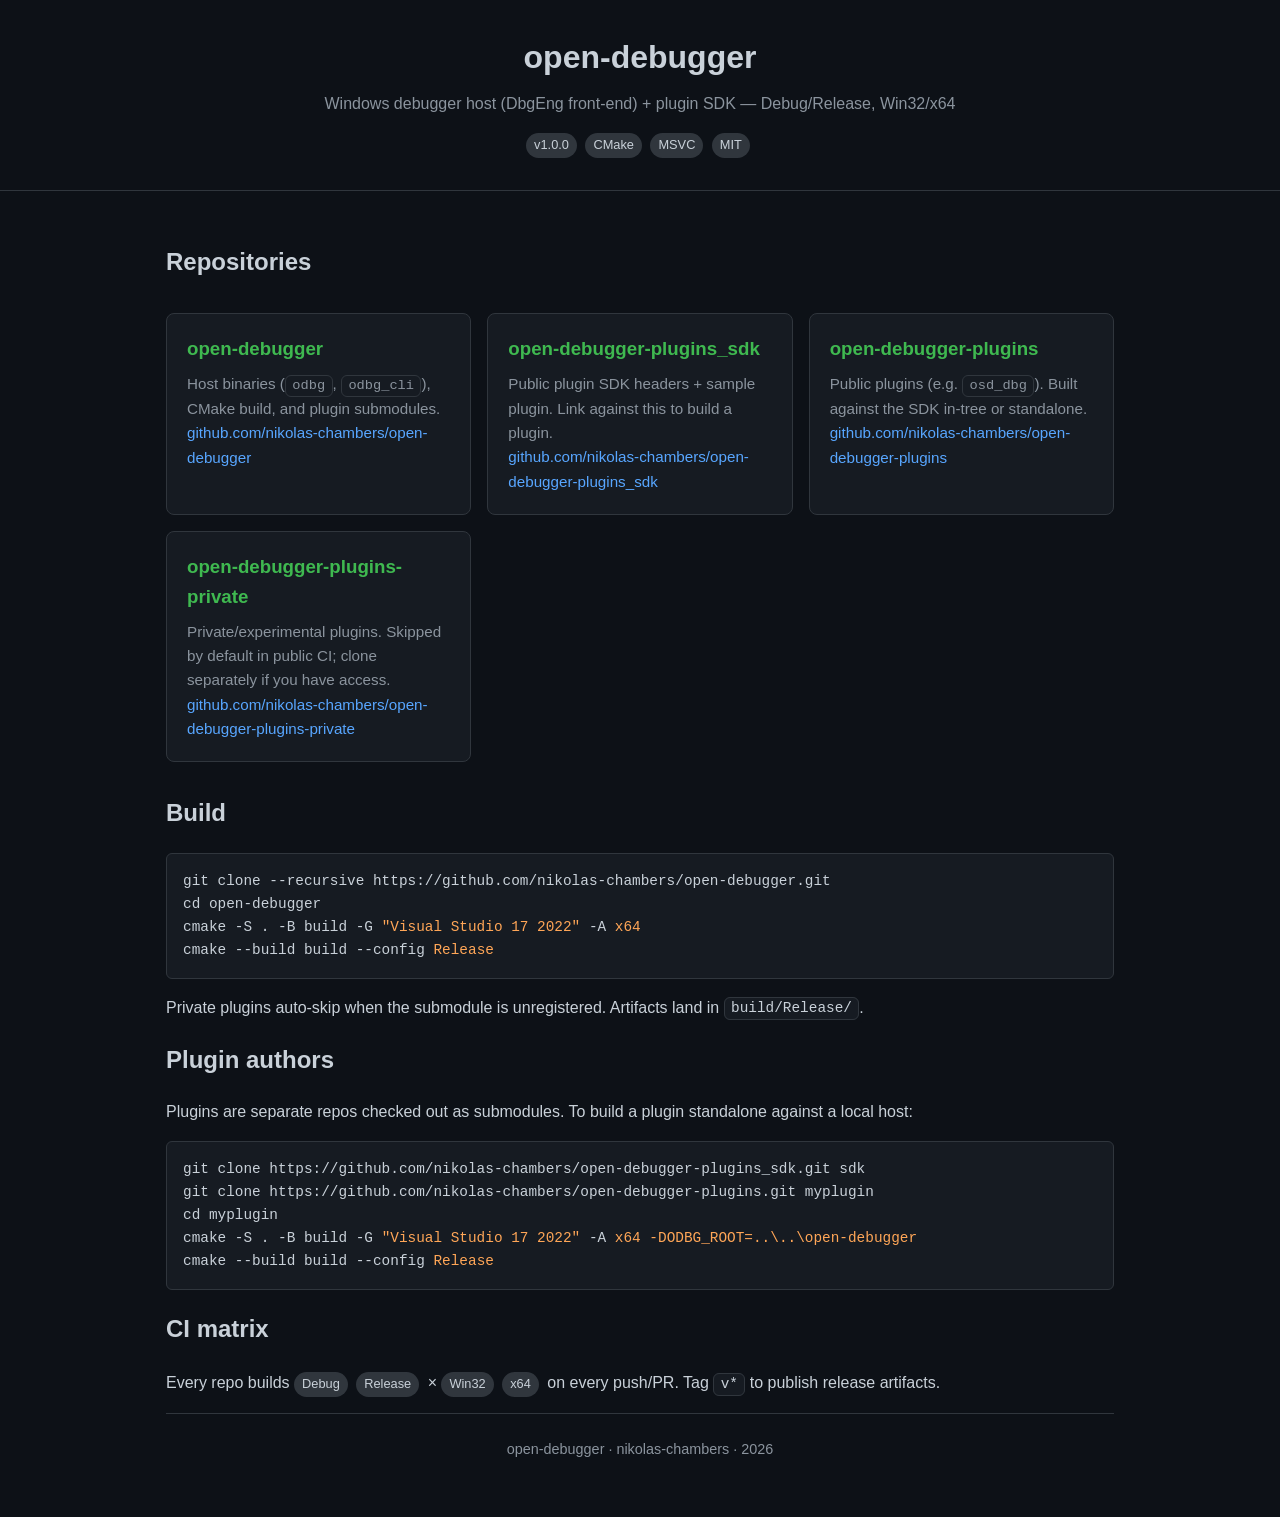
==== open-debugger-page/index.html @ a534738f "CI: pin runner to windows-2022 (VS 2022)" ====
<!DOCTYPE html>
<html lang="en">
<head>
<meta charset="UTF-8">
<meta name="viewport" content="width=device-width, initial-scale=1.0">
<title>open-debugger — Windows debugger host + plugin SDK</title>
<style>
  :root {
    color-scheme: dark;
    --bg: #0d1117;
    --panel: #161b22;
    --border: #30363d;
    --text: #c9d1d9;
    --muted: #8b949e;
    --accent: #58a6ff;
    --accent2: #3fb950;
  }
  * { box-sizing: border-box; }
  body {
    margin: 0;
    font-family: -apple-system, BlinkMacSystemFont, "Segoe UI", Helvetica, Arial, sans-serif;
    background: var(--bg);
    color: var(--text);
    line-height: 1.6;
  }
  a { color: var(--accent); text-decoration: none; }
  a:hover { text-decoration: underline; }
  header {
    border-bottom: 1px solid var(--border);
    padding: 2rem 1rem;
    text-align: center;
  }
  header h1 { margin: 0 0 .5rem; font-size: 2rem; }
  header p { margin: 0; color: var(--muted); }
  .wrap { max-width: 980px; margin: 0 auto; padding: 2rem 1rem; }
  .grid {
    display: grid;
    grid-template-columns: repeat(auto-fit, minmax(260px, 1fr));
    gap: 1rem;
    margin: 2rem 0;
  }
  .card {
    background: var(--panel);
    border: 1px solid var(--border);
    border-radius: 8px;
    padding: 1.25rem;
  }
  .card h3 { margin: 0 0 .5rem; color: var(--accent2); }
  .card p { margin: 0; color: var(--muted); font-size: .95rem; }
  .badge {
    display: inline-block;
    padding: .15rem .5rem;
    border-radius: 999px;
    background: var(--border);
    color: var(--text);
    font-size: .8rem;
    margin: .25rem .25rem 0 0;
  }
  code, pre {
    background: var(--panel);
    border: 1px solid var(--border);
    border-radius: 6px;
    padding: .15rem .4rem;
    font-family: ui-monospace, SFMono-Regular, Menlo, Monaco, Consolas, monospace;
    font-size: .9em;
  }
  pre { padding: 1rem; overflow-x: auto; }
  footer {
    border-top: 1px solid var(--border);
    text-align: center;
    padding: 1.5rem 1rem;
    color: var(--muted);
    font-size: .9rem;
  }
  .cmd { color: var(--accent2); }
  .arg { color: #ffa657; }
</style>
</head>
<body>

<header>
  <h1>open-debugger</h1>
  <p>Windows debugger host (DbgEng front-end) + plugin SDK — Debug/Release, Win32/x64</p>
  <div style="margin-top:.75rem;">
    <span class="badge">v1.0.0</span>
    <span class="badge">CMake</span>
    <span class="badge">MSVC</span>
    <span class="badge">MIT</span>
  </div>
</header>

<div class="wrap">

  <h2>Repositories</h2>
  <div class="grid">
    <div class="card">
      <h3>open-debugger</h3>
      <p>Host binaries (<code>odbg</code>, <code>odbg_cli</code>), CMake build, and plugin submodules.</p>
      <p><a href="https://github.com/nikolas-chambers/open-debugger">github.com/nikolas-chambers/open-debugger</a></p>
    </div>
    <div class="card">
      <h3>open-debugger-plugins_sdk</h3>
      <p>Public plugin SDK headers + sample plugin. Link against this to build a plugin.</p>
      <p><a href="https://github.com/nikolas-chambers/open-debugger-plugins_sdk">github.com/nikolas-chambers/open-debugger-plugins_sdk</a></p>
    </div>
    <div class="card">
      <h3>open-debugger-plugins</h3>
      <p>Public plugins (e.g. <code>osd_dbg</code>). Built against the SDK in-tree or standalone.</p>
      <p><a href="https://github.com/nikolas-chambers/open-debugger-plugins">github.com/nikolas-chambers/open-debugger-plugins</a></p>
    </div>
    <div class="card">
      <h3>open-debugger-plugins-private</h3>
      <p>Private/experimental plugins. Skipped by default in public CI; clone separately if you have access.</p>
      <p><a href="https://github.com/nikolas-chambers/open-debugger-plugins-private">github.com/nikolas-chambers/open-debugger-plugins-private</a></p>
    </div>
  </div>

  <h2>Build</h2>
  <pre>git clone --recursive https://github.com/nikolas-chambers/open-debugger.git
cd open-debugger
cmake -S . -B build -G <span class="arg">"Visual Studio 17 2022"</span> -A <span class="arg">x64</span>
cmake --build build --config <span class="arg">Release</span></pre>
  <p>Private plugins auto-skip when the submodule is unregistered. Artifacts land in <code>build/Release/</code>.</p>

  <h2>Plugin authors</h2>
  <p>Plugins are separate repos checked out as submodules. To build a plugin standalone against a local host:</p>
  <pre>git clone https://github.com/nikolas-chambers/open-debugger-plugins_sdk.git sdk
git clone https://github.com/nikolas-chambers/open-debugger-plugins.git myplugin
cd myplugin
cmake -S . -B build -G <span class="arg">"Visual Studio 17 2022"</span> -A <span class="arg">x64</span> <span class="arg">-DODBG_ROOT=..\..\open-debugger</span>
cmake --build build --config <span class="arg">Release</span></pre>

  <h2>CI matrix</h2>
  <p>Every repo builds <span class="badge">Debug</span> <span class="badge">Release</span> × <span class="badge">Win32</span> <span class="badge">x64</span> on every push/PR. Tag <code>v*</code> to publish release artifacts.</p>

  <footer>
    open-debugger · nikolas-chambers · 2026
  </footer>
</div>

</body>
</html>
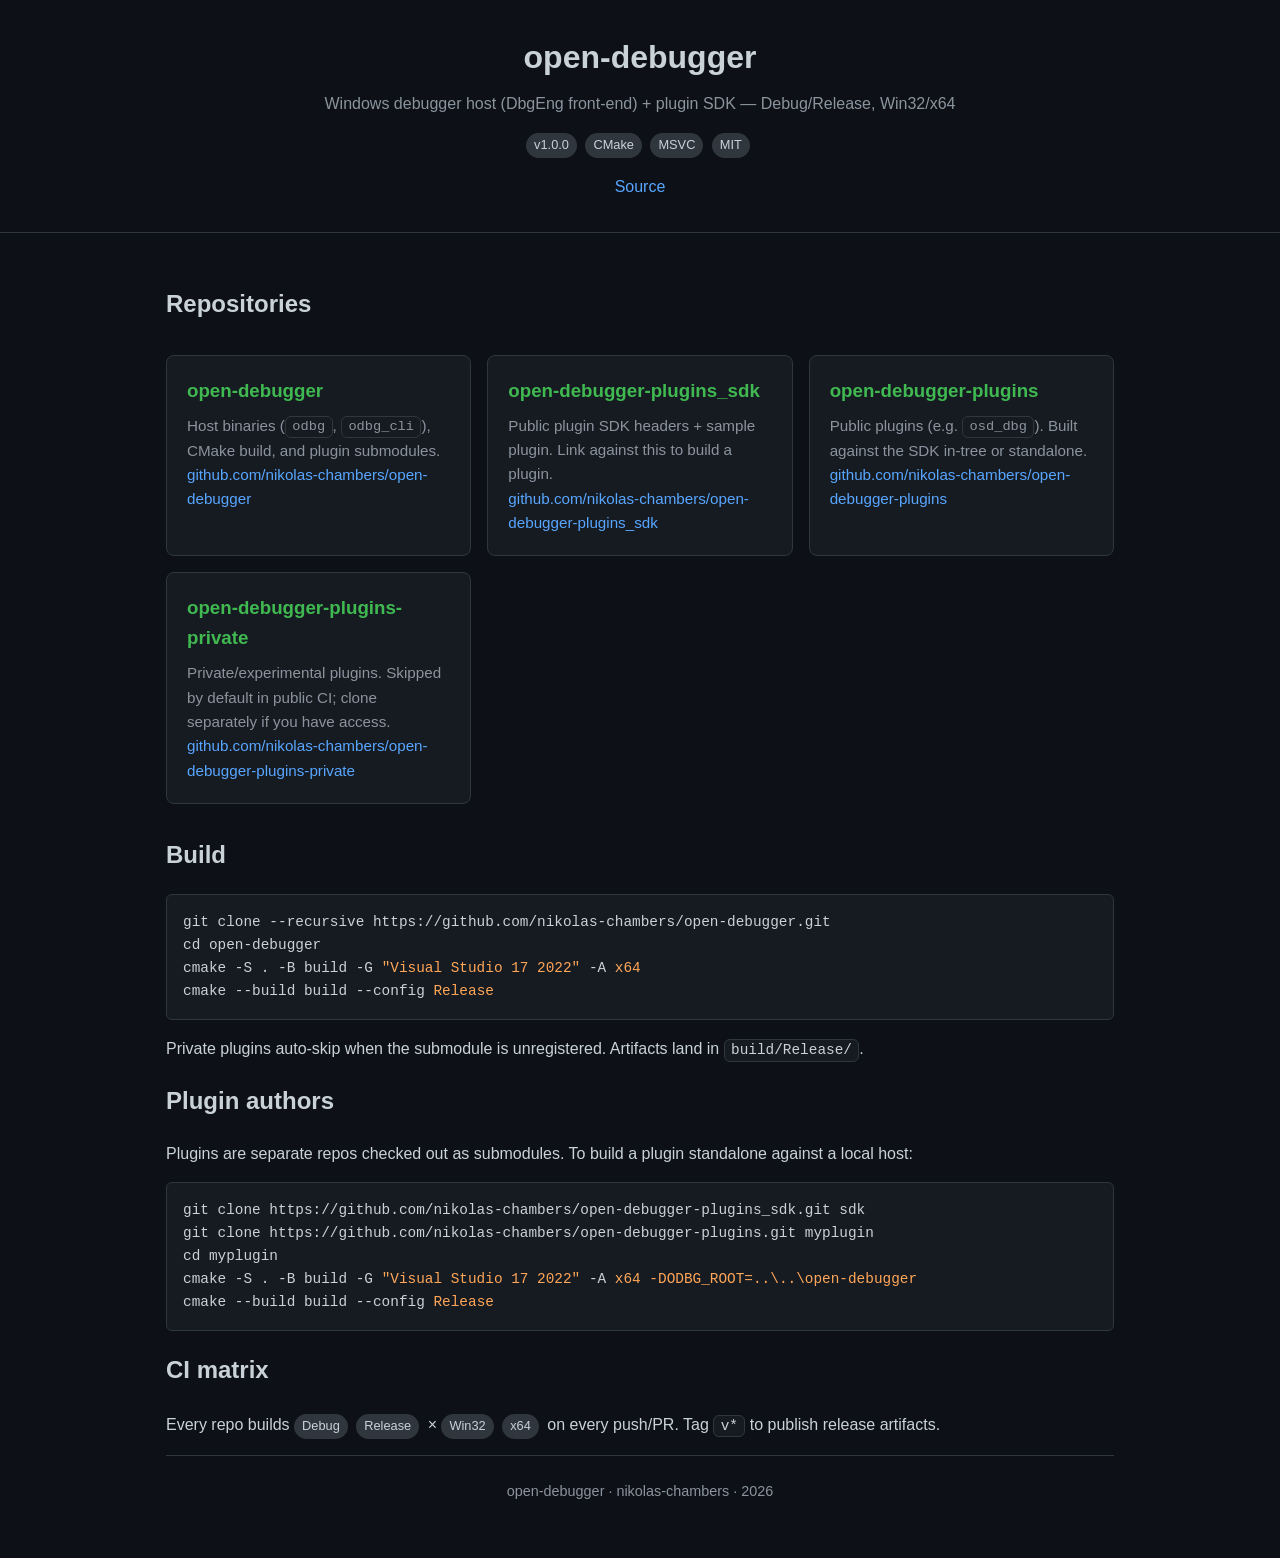
==== commit 6107eb8b: "Publish the landing page only, drop the audit and roadmap pages" ====
--- a/open-debugger-page/index.html
+++ b/open-debugger-page/index.html
@@ -87,6 +87,9 @@
     <span class="badge">MSVC</span>
     <span class="badge">MIT</span>
   </div>
+  <p style="margin-top:1rem;">
+    <a href="https://github.com/nikolas-chambers/open-debugger">Source</a>
+  </p>
 </header>
 
 <div class="wrap">
